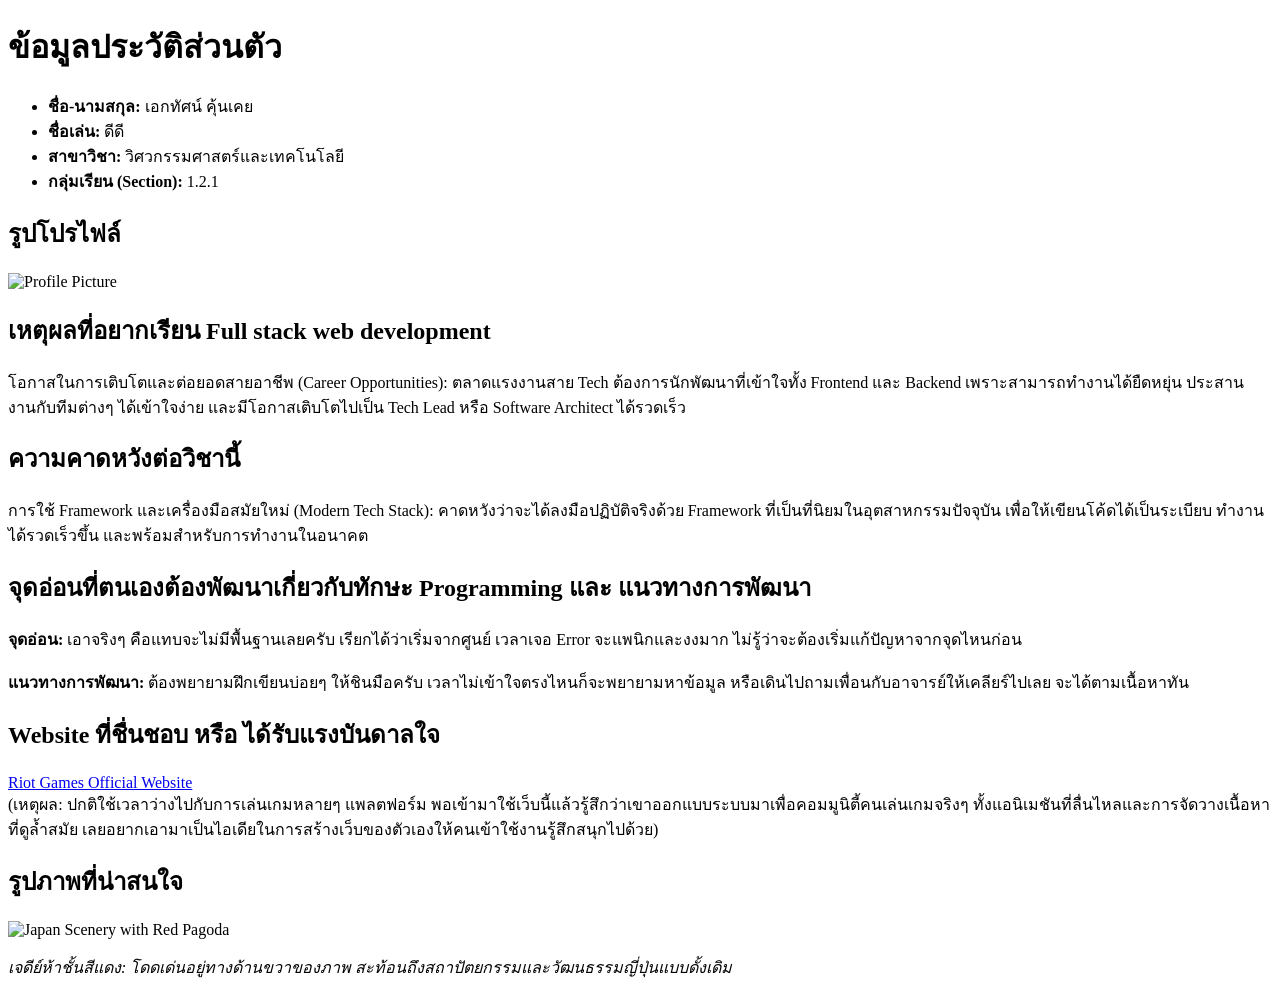
==== index.html @ e2925576 "Add files via upload" ====
<!DOCTYPE html>
<html lang="th">
<head>
    <meta charset="UTF-8">
    <meta name="viewport" content="width=device-width, initial-scale=1.0">
    <title>My Profile</title>
</head>
<body>

    <h1>ข้อมูลประวัติส่วนตัว</h1>
    <ul>
        <li><strong>ชื่อ-นามสกุล:</strong> เอกทัศน์ คุ้นเคย</li>
        <li><strong>ชื่อเล่น:</strong> ดีดี</li>
        <li><strong>สาขาวิชา:</strong> วิศวกรรมศาสตร์และเทคโนโลยี</li>
        <li><strong>กลุ่มเรียน (Section):</strong> 1.2.1</li>
    </ul>

    <h2>รูปโปรไฟล์</h2>
    <img src="https://i.pinimg.com/236x/1e/31/fb/1e31fb03efb4e0d96db50d9358ba01be.jpg" alt="Profile Picture" width="300">

    <h2>เหตุผลที่อยากเรียน Full stack web development</h2>
    <p>
        โอกาสในการเติบโตและต่อยอดสายอาชีพ (Career Opportunities): ตลาดแรงงานสาย Tech ต้องการนักพัฒนาที่เข้าใจทั้ง Frontend และ Backend เพราะสามารถทำงานได้ยืดหยุ่น ประสานงานกับทีมต่างๆ ได้เข้าใจง่าย และมีโอกาสเติบโตไปเป็น Tech Lead หรือ Software Architect ได้รวดเร็ว
    </p>

    <h2>ความคาดหวังต่อวิชานี้</h2>
    <p>
        การใช้ Framework และเครื่องมือสมัยใหม่ (Modern Tech Stack): คาดหวังว่าจะได้ลงมือปฏิบัติจริงด้วย Framework ที่เป็นที่นิยมในอุตสาหกรรมปัจจุบัน เพื่อให้เขียนโค้ดได้เป็นระเบียบ ทำงานได้รวดเร็วขึ้น และพร้อมสำหรับการทำงานในอนาคต
    </p>

    <h2>จุดอ่อนที่ตนเองต้องพัฒนาเกี่ยวกับทักษะ Programming และ แนวทางการพัฒนา</h2>
    <p>
        <strong>จุดอ่อน:</strong> เอาจริงๆ คือแทบจะไม่มีพื้นฐานเลยครับ เรียกได้ว่าเริ่มจากศูนย์ เวลาเจอ Error จะแพนิกและงงมาก ไม่รู้ว่าจะต้องเริ่มแก้ปัญหาจากจุดไหนก่อน
        <br><br>
        <strong>แนวทางการพัฒนา:</strong> ต้องพยายามฝึกเขียนบ่อยๆ ให้ชินมือครับ เวลาไม่เข้าใจตรงไหนก็จะพยายามหาข้อมูล หรือเดินไปถามเพื่อนกับอาจารย์ให้เคลียร์ไปเลย จะได้ตามเนื้อหาทัน
    </p>

    <h2>Website ที่ชื่นชอบ หรือ ได้รับแรงบันดาลใจ</h2>
    <p>
        <a href="https://www.riotgames.com/" target="_blank">Riot Games Official Website</a> 
        <br>
        (เหตุผล: ปกติใช้เวลาว่างไปกับการเล่นเกมหลายๆ แพลตฟอร์ม พอเข้ามาใช้เว็บนี้แล้วรู้สึกว่าเขาออกแบบระบบมาเพื่อคอมมูนิตี้คนเล่นเกมจริงๆ ทั้งแอนิเมชันที่ลื่นไหลและการจัดวางเนื้อหาที่ดูล้ำสมัย เลยอยากเอามาเป็นไอเดียในการสร้างเว็บของตัวเองให้คนเข้าใช้งานรู้สึกสนุกไปด้วย)
    </p>

    <h2>รูปภาพที่น่าสนใจ</h2>
    <img src="https://res.klook.com/image/upload/q_85/c_fill,w_750/v1676628452/blog/otddawrc8xqgih9uw7n0.jpg" alt="Japan Scenery with Red Pagoda" width="500">
    <p><em>เจดีย์ห้าชั้นสีแดง: โดดเด่นอยู่ทางด้านขวาของภาพ สะท้อนถึงสถาปัตยกรรมและวัฒนธรรมญี่ปุ่นแบบดั้งเดิม</em></p>

</body>
</html>
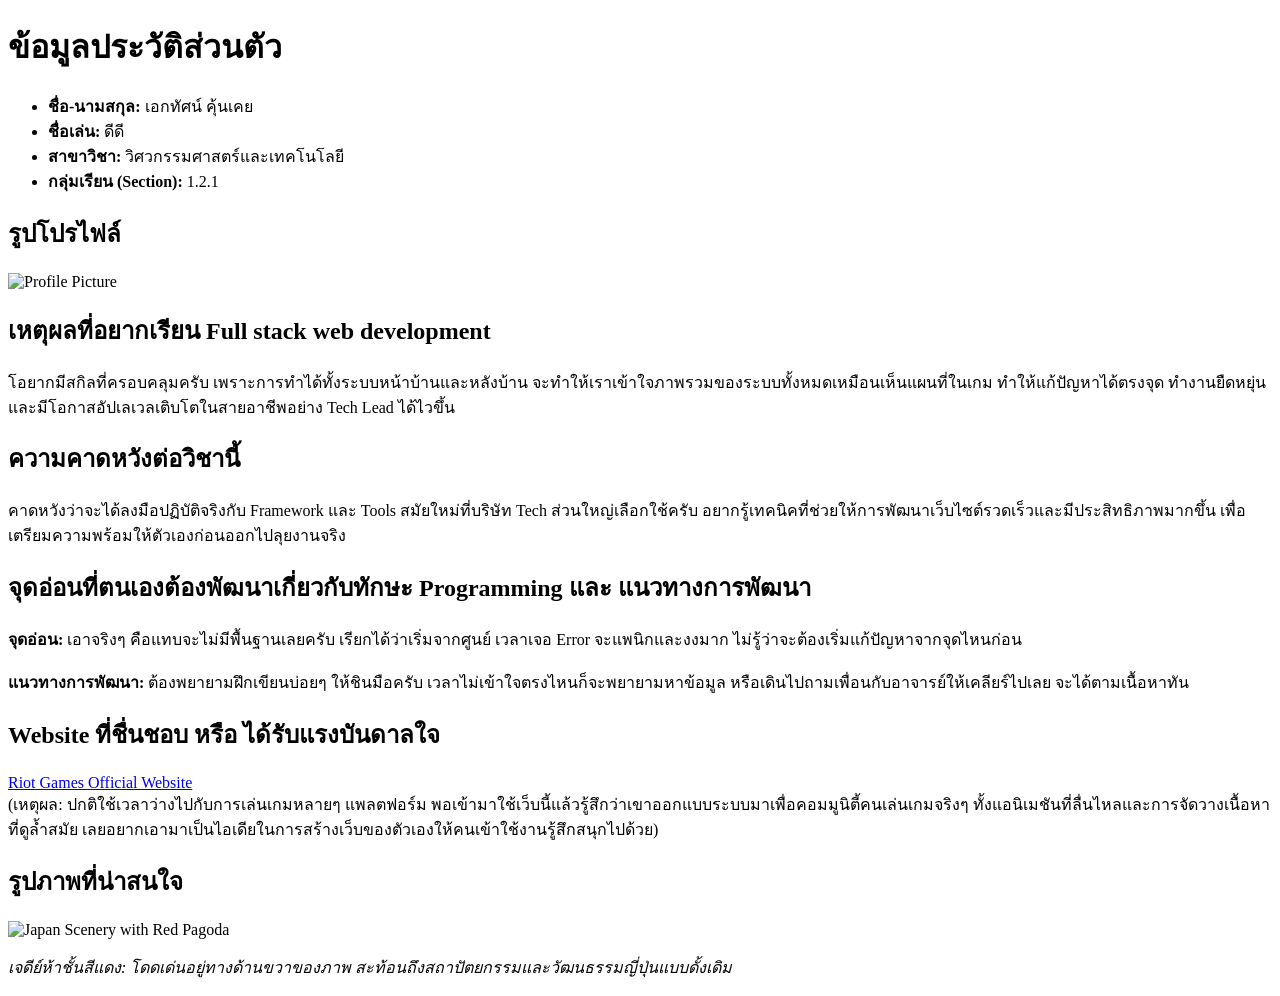
==== commit 4d8cd6ee: "Add files via upload" ====
--- a/index.html
+++ b/index.html
@@ -20,12 +20,11 @@
 
     <h2>เหตุผลที่อยากเรียน Full stack web development</h2>
     <p>
-        โอกาสในการเติบโตและต่อยอดสายอาชีพ (Career Opportunities): ตลาดแรงงานสาย Tech ต้องการนักพัฒนาที่เข้าใจทั้ง Frontend และ Backend เพราะสามารถทำงานได้ยืดหยุ่น ประสานงานกับทีมต่างๆ ได้เข้าใจง่าย และมีโอกาสเติบโตไปเป็น Tech Lead หรือ Software Architect ได้รวดเร็ว
-    </p>
+        โอยากมีสกิลที่ครอบคลุมครับ เพราะการทำได้ทั้งระบบหน้าบ้านและหลังบ้าน จะทำให้เราเข้าใจภาพรวมของระบบทั้งหมดเหมือนเห็นแผนที่ในเกม ทำให้แก้ปัญหาได้ตรงจุด ทำงานยืดหยุ่น และมีโอกาสอัปเลเวลเติบโตในสายอาชีพอย่าง Tech Lead ได้ไวขึ้น
 
     <h2>ความคาดหวังต่อวิชานี้</h2>
     <p>
-        การใช้ Framework และเครื่องมือสมัยใหม่ (Modern Tech Stack): คาดหวังว่าจะได้ลงมือปฏิบัติจริงด้วย Framework ที่เป็นที่นิยมในอุตสาหกรรมปัจจุบัน เพื่อให้เขียนโค้ดได้เป็นระเบียบ ทำงานได้รวดเร็วขึ้น และพร้อมสำหรับการทำงานในอนาคต
+        คาดหวังว่าจะได้ลงมือปฏิบัติจริงกับ Framework และ Tools สมัยใหม่ที่บริษัท Tech ส่วนใหญ่เลือกใช้ครับ อยากรู้เทคนิคที่ช่วยให้การพัฒนาเว็บไซต์รวดเร็วและมีประสิทธิภาพมากขึ้น เพื่อเตรียมความพร้อมให้ตัวเองก่อนออกไปลุยงานจริง
     </p>
 
     <h2>จุดอ่อนที่ตนเองต้องพัฒนาเกี่ยวกับทักษะ Programming และ แนวทางการพัฒนา</h2>
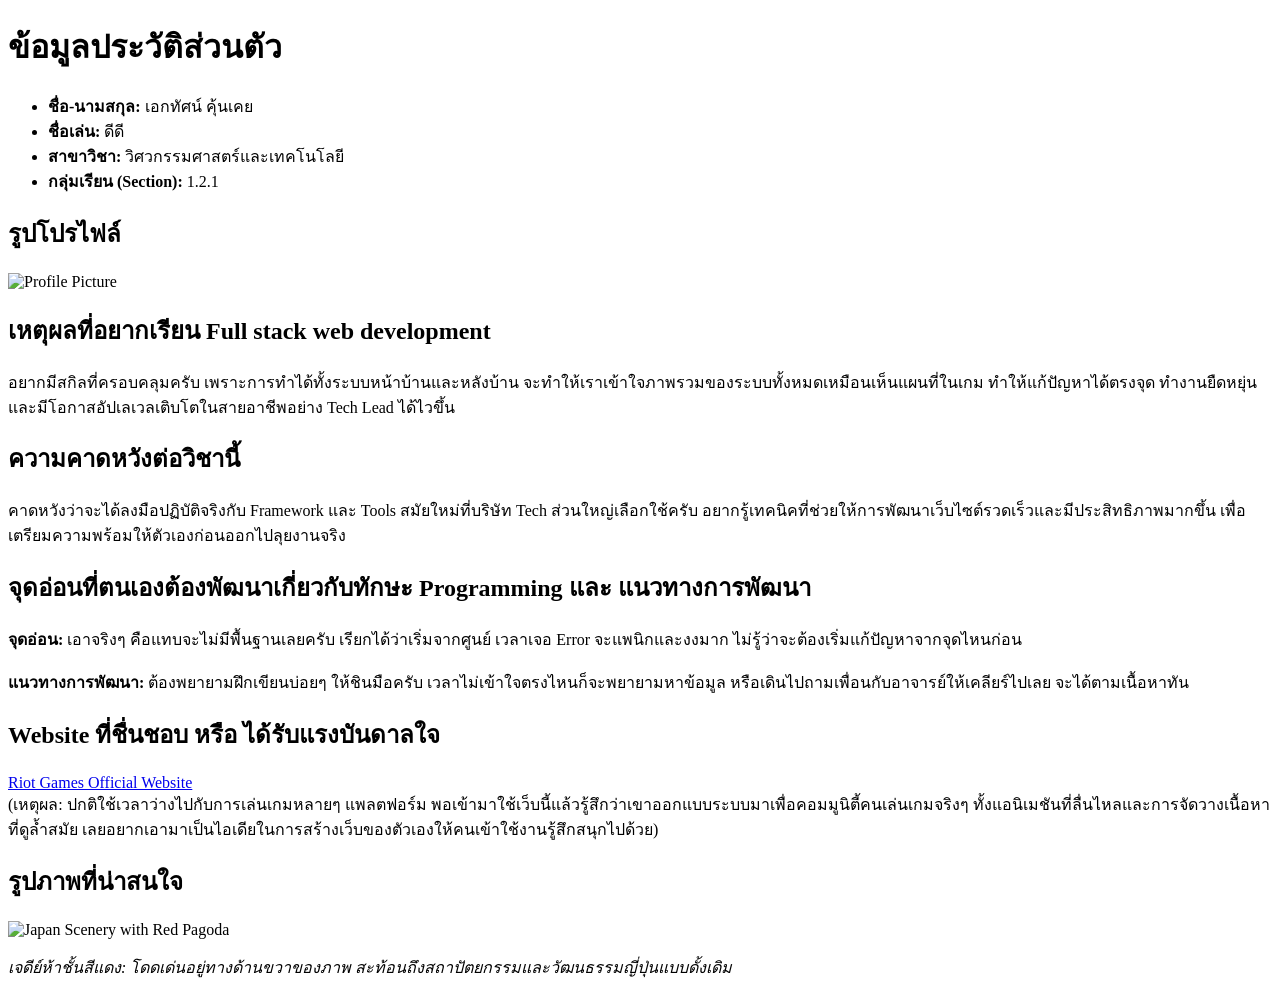
==== commit e2b4f0bf: "Add files via upload" ====
--- a/index.html
+++ b/index.html
@@ -20,7 +20,7 @@
 
     <h2>เหตุผลที่อยากเรียน Full stack web development</h2>
     <p>
-        โอยากมีสกิลที่ครอบคลุมครับ เพราะการทำได้ทั้งระบบหน้าบ้านและหลังบ้าน จะทำให้เราเข้าใจภาพรวมของระบบทั้งหมดเหมือนเห็นแผนที่ในเกม ทำให้แก้ปัญหาได้ตรงจุด ทำงานยืดหยุ่น และมีโอกาสอัปเลเวลเติบโตในสายอาชีพอย่าง Tech Lead ได้ไวขึ้น
+        อยากมีสกิลที่ครอบคลุมครับ เพราะการทำได้ทั้งระบบหน้าบ้านและหลังบ้าน จะทำให้เราเข้าใจภาพรวมของระบบทั้งหมดเหมือนเห็นแผนที่ในเกม ทำให้แก้ปัญหาได้ตรงจุด ทำงานยืดหยุ่น และมีโอกาสอัปเลเวลเติบโตในสายอาชีพอย่าง Tech Lead ได้ไวขึ้น
 
     <h2>ความคาดหวังต่อวิชานี้</h2>
     <p>
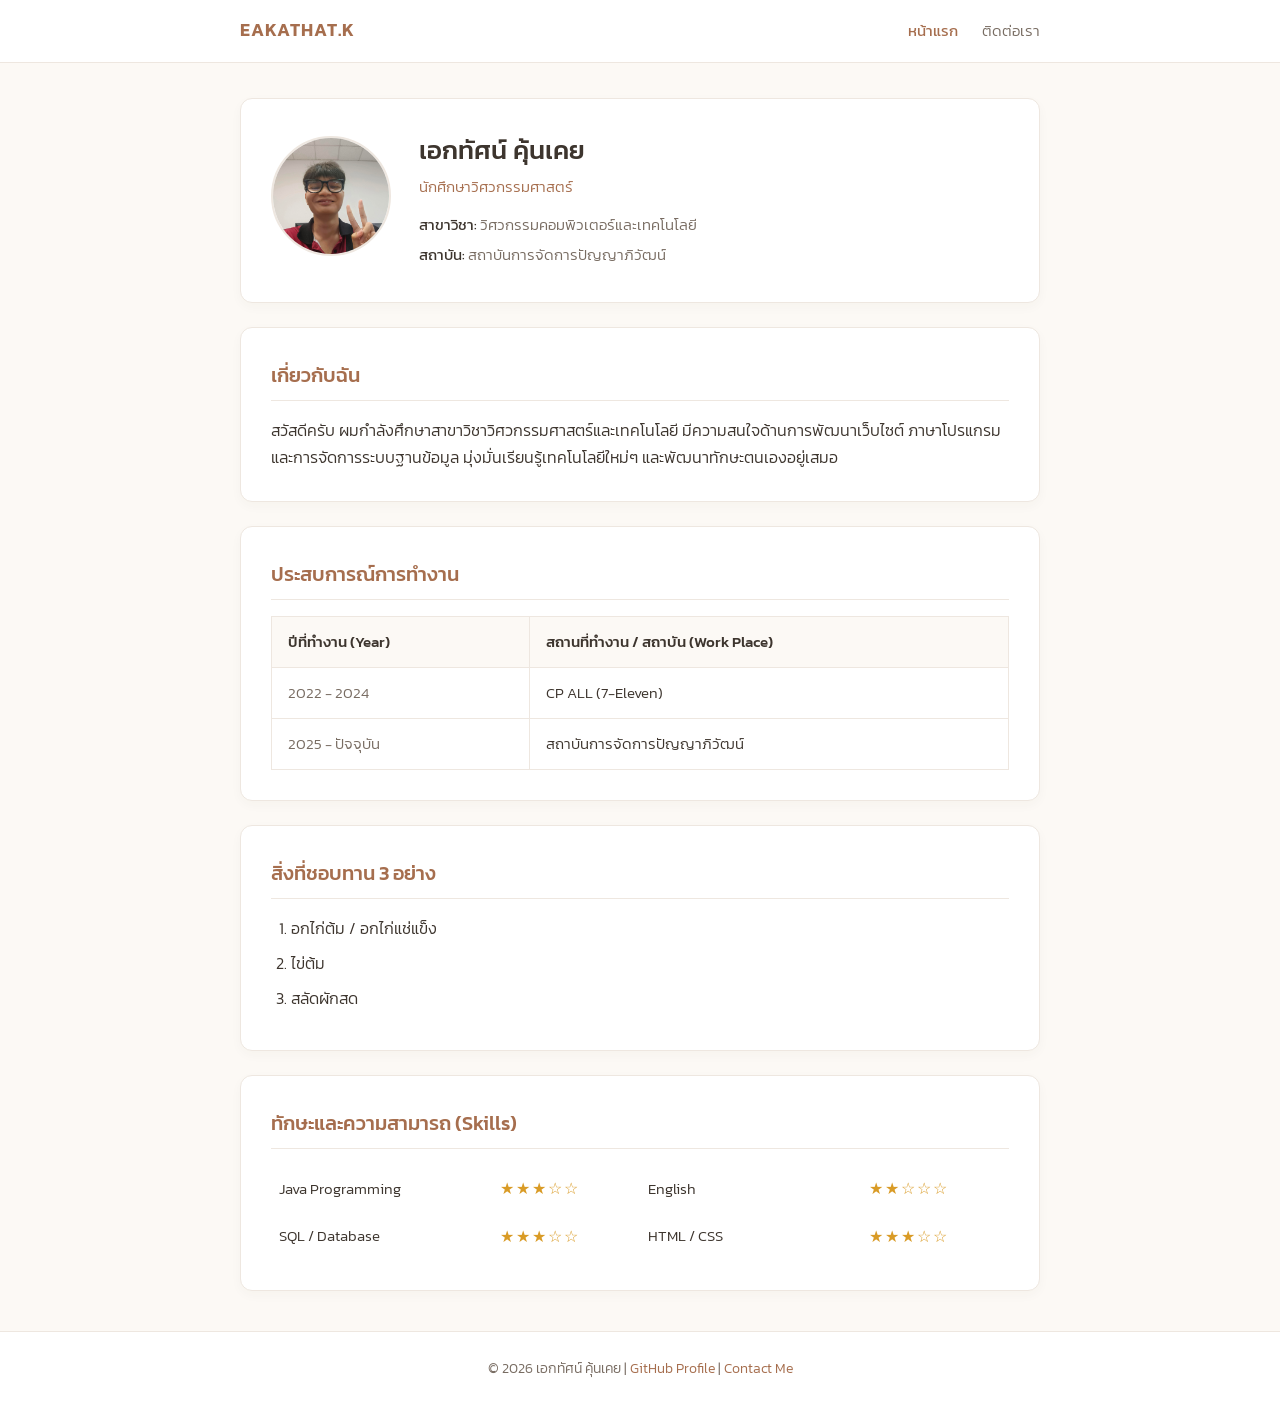
==== commit 344baa53: "Add files via upload" ====
--- a/index.html
+++ b/index.html
@@ -3,47 +3,109 @@
 <head>
     <meta charset="UTF-8">
     <meta name="viewport" content="width=device-width, initial-scale=1.0">
-    <title>My Profile</title>
+    <title>เอกทัศน์ คุ้นเคย - Profile</title>
+    <!-- Google Fonts: Kanit -->
+    <link rel="preconnect" href="https://fonts.googleapis.com">
+    <link rel="preconnect" href="https://fonts.gstatic.com" crossorigin>
+    <link href="https://fonts.googleapis.com/css2?family=Kanit:wght@300;400;500;600&display=swap" rel="stylesheet">
+    <link rel="stylesheet" href="styles.css">
 </head>
 <body>
 
-    <h1>ข้อมูลประวัติส่วนตัว</h1>
-    <ul>
-        <li><strong>ชื่อ-นามสกุล:</strong> เอกทัศน์ คุ้นเคย</li>
-        <li><strong>ชื่อเล่น:</strong> ดีดี</li>
-        <li><strong>สาขาวิชา:</strong> วิศวกรรมศาสตร์และเทคโนโลยี</li>
-        <li><strong>กลุ่มเรียน (Section):</strong> 1.2.1</li>
-    </ul>
+    <header class="navbar">
+        <div class="nav-container">
+            <span class="logo">EAKATHAT.K</span>
+            <nav>
+                <a href="index.html" class="nav-link active">หน้าแรก</a>
+                <a href="contact.html" class="nav-link">ติดต่อเรา</a>
+            </nav>
+        </div>
+    </header>
 
-    <h2>รูปโปรไฟล์</h2>
-    <img src="https://i.pinimg.com/236x/1e/31/fb/1e31fb03efb4e0d96db50d9358ba01be.jpg" alt="Profile Picture" width="300">
+    <main class="container">
+        <!-- Layout โปรไฟล์ด้วย Table (สไลด์หน้า 59) -->
+        <section class="card">
+            <table class="profile-layout-table">
+                <tr>
+                    <td class="profile-img-td">
+                        <img src="profile.jpg" alt="รูปโปรไฟล์" class="profile-img">
+                    </td>
+                    <td class="profile-info-td">
+                        <h1>เอกทัศน์ คุ้นเคย</h1>
+                        <p class="role-tag">นักศึกษาวิศวกรรมศาสตร์</p>
+                        <p class="bio-detail"><strong>สาขาวิชา:</strong> วิศวกรรมคอมพิวเตอร์และเทคโนโลยี</p>
+                        <p class="bio-detail"><strong>สถาบัน:</strong> สถาบันการจัดการปัญญาภิวัฒน์</p>
+                    </td>
+                </tr>
+            </table>
+        </section>
 
-    <h2>เหตุผลที่อยากเรียน Full stack web development</h2>
-    <p>
-        อยากมีสกิลที่ครอบคลุมครับ เพราะการทำได้ทั้งระบบหน้าบ้านและหลังบ้าน จะทำให้เราเข้าใจภาพรวมของระบบทั้งหมดเหมือนเห็นแผนที่ในเกม ทำให้แก้ปัญหาได้ตรงจุด ทำงานยืดหยุ่น และมีโอกาสอัปเลเวลเติบโตในสายอาชีพอย่าง Tech Lead ได้ไวขึ้น
+        <!-- About Me -->
+        <section class="card">
+            <h2 class="section-title">เกี่ยวกับฉัน</h2>
+            <p class="text-content">
+                สวัสดีครับ ผมกำลังศึกษาสาขาวิชาวิศวกรรมศาสตร์และเทคโนโลยี มีความสนใจด้านการพัฒนาเว็บไซต์ ภาษาโปรแกรม และการจัดการระบบฐานข้อมูล มุ่งมั่นเรียนรู้เทคโนโลยีใหม่ๆ และพัฒนาทักษะตนเองอยู่เสมอ
+            </p>
+        </section>
 
-    <h2>ความคาดหวังต่อวิชานี้</h2>
-    <p>
-        คาดหวังว่าจะได้ลงมือปฏิบัติจริงกับ Framework และ Tools สมัยใหม่ที่บริษัท Tech ส่วนใหญ่เลือกใช้ครับ อยากรู้เทคนิคที่ช่วยให้การพัฒนาเว็บไซต์รวดเร็วและมีประสิทธิภาพมากขึ้น เพื่อเตรียมความพร้อมให้ตัวเองก่อนออกไปลุยงานจริง
-    </p>
+        <!-- Experience (ตารางประสบการณ์ตามสไลด์) -->
+        <section class="card">
+            <h2 class="section-title">ประสบการณ์การทำงาน</h2>
+            <table class="custom-table">
+                <thead>
+                    <tr>
+                        <th style="width: 35%;">ปีที่ทำงาน (Year)</th>
+                        <th>สถานที่ทำงาน / สถาบัน (Work Place)</th>
+                    </tr>
+                </thead>
+                <tbody>
+                    <tr>
+                        <td class="year-col">2022 - 2024</td>
+                        <td>CP ALL (7-Eleven)</td>
+                    </tr>
+                    <tr>
+                        <td class="year-col">2025 - ปัจจุบัน</td>
+                        <td>สถาบันการจัดการปัญญาภิวัฒน์</td>
+                    </tr>
+                </tbody>
+            </table>
+        </section>
 
-    <h2>จุดอ่อนที่ตนเองต้องพัฒนาเกี่ยวกับทักษะ Programming และ แนวทางการพัฒนา</h2>
-    <p>
-        <strong>จุดอ่อน:</strong> เอาจริงๆ คือแทบจะไม่มีพื้นฐานเลยครับ เรียกได้ว่าเริ่มจากศูนย์ เวลาเจอ Error จะแพนิกและงงมาก ไม่รู้ว่าจะต้องเริ่มแก้ปัญหาจากจุดไหนก่อน
-        <br><br>
-        <strong>แนวทางการพัฒนา:</strong> ต้องพยายามฝึกเขียนบ่อยๆ ให้ชินมือครับ เวลาไม่เข้าใจตรงไหนก็จะพยายามหาข้อมูล หรือเดินไปถามเพื่อนกับอาจารย์ให้เคลียร์ไปเลย จะได้ตามเนื้อหาทัน
-    </p>
+        <!-- Favorite Foods (ol / ul) -->
+        <section class="card">
+            <h2 class="section-title">สิ่งที่ชอบทาน 3 อย่าง</h2>
+            <ol class="fav-food-list">
+                <li>อกไก่ต้ม / อกไก่แช่แข็ง</li>
+                <li>ไข่ต้ม</li>
+                <li>สลัดผักสด</li>
+            </ol>
+        </section>
 
-    <h2>Website ที่ชื่นชอบ หรือ ได้รับแรงบันดาลใจ</h2>
-    <p>
-        <a href="https://www.riotgames.com/" target="_blank">Riot Games Official Website</a> 
-        <br>
-        (เหตุผล: ปกติใช้เวลาว่างไปกับการเล่นเกมหลายๆ แพลตฟอร์ม พอเข้ามาใช้เว็บนี้แล้วรู้สึกว่าเขาออกแบบระบบมาเพื่อคอมมูนิตี้คนเล่นเกมจริงๆ ทั้งแอนิเมชันที่ลื่นไหลและการจัดวางเนื้อหาที่ดูล้ำสมัย เลยอยากเอามาเป็นไอเดียในการสร้างเว็บของตัวเองให้คนเข้าใช้งานรู้สึกสนุกไปด้วย)
-    </p>
+        <!-- Skills & Power Level (Table 4 Column ตามสไลด์หน้า 60) -->
+        <section class="card">
+            <h2 class="section-title">ทักษะและความสามารถ (Skills)</h2>
+            <table class="skills-grid-table">
+                <tbody>
+                    <tr>
+                        <td class="skill-name">Java Programming</td>
+                        <td class="stars">★★★☆☆</td>
+                        <td class="skill-name">English</td>
+                        <td class="stars">★★☆☆☆</td>
+                    </tr>
+                    <tr>
+                        <td class="skill-name">SQL / Database</td>
+                        <td class="stars">★★★☆☆</td>
+                        <td class="skill-name">HTML / CSS</td>
+                        <td class="stars">★★★☆☆</td>
+                    </tr>
+                </tbody>
+            </table>
+        </section>
+    </main>
 
-    <h2>รูปภาพที่น่าสนใจ</h2>
-    <img src="https://res.klook.com/image/upload/q_85/c_fill,w_750/v1676628452/blog/otddawrc8xqgih9uw7n0.jpg" alt="Japan Scenery with Red Pagoda" width="500">
-    <p><em>เจดีย์ห้าชั้นสีแดง: โดดเด่นอยู่ทางด้านขวาของภาพ สะท้อนถึงสถาปัตยกรรมและวัฒนธรรมญี่ปุ่นแบบดั้งเดิม</em></p>
+    <footer class="footer">
+        <p>© 2026 เอกทัศน์ คุ้นเคย | <a href="https://github.com/YOUR_USERNAME" target="_blank">GitHub Profile</a> | <a href="contact.html">Contact Me</a></p>
+    </footer>
 
 </body>
 </html>
--- a/styles.css
+++ b/styles.css
@@ -0,0 +1,268 @@
+:root {
+    --bg-main: #fcf9f5;          /* สีครีมอุ่น นุ่มสายตา */
+    --card-bg: #ffffff;          /* สีขาวสะอาด */
+    --text-primary: #3d352e;     /* สีเทาน้ำตาลเข้ม */
+    --text-muted: #786c62;       /* สีน้ำตาลเทาอ่อน */
+    --accent-warm: #a66e4e;      /* สีอิฐอบอุ่น */
+    --accent-hover: #8b573a;     /* สีตอนชี้ปุ่ม */
+    --border-color: #eee7e0;     /* สีเส้นขอบนุ่มๆ */
+    --star-color: #d99b26;       /* สีดาวทองอบอุ่น */
+}
+
+* {
+    box-sizing: border-box;
+    margin: 0;
+    padding: 0;
+}
+
+body {
+    font-family: 'Kanit', sans-serif;
+    background-color: var(--bg-main);
+    color: var(--text-primary);
+    line-height: 1.7;
+    font-weight: 300;
+}
+
+.container {
+    width: 90%;
+    max-width: 800px;
+    margin: 35px auto;
+}
+
+/* Navbar */
+.navbar {
+    background-color: var(--card-bg);
+    border-bottom: 1px solid var(--border-color);
+    padding: 16px 0;
+}
+
+.nav-container {
+    width: 90%;
+    max-width: 800px;
+    margin: 0 auto;
+    display: flex;
+    justify-content: space-between;
+    align-items: center;
+}
+
+.logo {
+    font-weight: 600;
+    letter-spacing: 1px;
+    color: var(--accent-warm);
+    font-size: 1.1rem;
+}
+
+.nav-link {
+    color: var(--text-muted);
+    text-decoration: none;
+    margin-left: 20px;
+    font-size: 0.95rem;
+    transition: color 0.2s ease;
+}
+
+.nav-link:hover, .nav-link.active {
+    color: var(--accent-warm);
+    font-weight: 400;
+}
+
+/* Card Section */
+.card {
+    background: var(--card-bg);
+    padding: 30px;
+    border-radius: 12px;
+    margin-bottom: 24px;
+    border: 1px solid var(--border-color);
+    box-shadow: 0 4px 12px rgba(61, 53, 46, 0.03);
+}
+
+.section-title {
+    font-size: 1.25rem;
+    color: var(--accent-warm);
+    font-weight: 500;
+    margin-bottom: 16px;
+    padding-bottom: 8px;
+    border-bottom: 1px solid var(--border-color);
+}
+
+.text-content {
+    color: var(--text-primary);
+    font-size: 1rem;
+}
+
+/* Profile Section (Table Layout Challenge) */
+.profile-layout-table {
+    width: 100%;
+    border-collapse: collapse;
+}
+
+/* คำตอบส่วน Challenge: ใช้ padding-right เว้นระยะห่างรูปโปรไฟล์กับข้อความ */
+.profile-img-td {
+    width: 130px;
+    vertical-align: middle;
+    padding-right: 28px;
+}
+
+.profile-img {
+    width: 120px;
+    height: 120px;
+    border-radius: 50%;
+    object-fit: cover;
+    border: 2px solid var(--border-color);
+}
+
+.profile-info-td h1 {
+    font-size: 1.6rem;
+    font-weight: 500;
+    color: var(--text-primary);
+    margin-bottom: 2px;
+}
+
+.role-tag {
+    color: var(--accent-warm);
+    font-size: 0.95rem;
+    margin-bottom: 12px;
+}
+
+.bio-detail {
+    font-size: 0.95rem;
+    color: var(--text-muted);
+    margin-bottom: 4px;
+}
+
+.bio-detail strong {
+    color: var(--text-primary);
+    font-weight: 400;
+}
+
+/* Experience Table */
+.custom-table {
+    width: 100%;
+    border-collapse: collapse;
+    margin-top: 10px;
+}
+
+.custom-table th, .custom-table td {
+    border: 1px solid var(--border-color);
+    padding: 12px 16px;
+    text-align: left;
+    font-size: 0.95rem;
+}
+
+.custom-table th {
+    background-color: var(--bg-main);
+    color: var(--text-primary);
+    font-weight: 500;
+}
+
+.year-col {
+    color: var(--text-muted);
+}
+
+/* Favorite Foods List */
+.fav-food-list {
+    padding-left: 20px;
+    color: var(--text-primary);
+}
+
+.fav-food-list li {
+    margin-bottom: 8px;
+}
+
+/* Skills Table 4 Columns */
+.skills-grid-table {
+    width: 100%;
+    border-collapse: collapse;
+}
+
+.skills-grid-table td {
+    padding: 10px 8px;
+    border: none;
+    vertical-align: middle;
+}
+
+.skills-grid-table .skill-name {
+    font-size: 0.95rem;
+    color: var(--text-primary);
+    width: 30%;
+}
+
+.skills-grid-table .stars {
+    color: var(--star-color);
+    font-size: 1rem;
+    letter-spacing: 2px;
+    width: 20%;
+}
+
+/* Form Styles */
+.form-subtext {
+    font-size: 0.95rem;
+    color: var(--text-muted);
+    margin-bottom: 20px;
+}
+
+.form-group {
+    margin-bottom: 18px;
+}
+
+.form-group label {
+    display: block;
+    margin-bottom: 6px;
+    font-size: 0.95rem;
+    color: var(--text-primary);
+}
+
+.form-group input, 
+.form-group textarea {
+    width: 100%;
+    padding: 12px 14px;
+    border: 1px solid var(--border-color);
+    background-color: var(--bg-main);
+    color: var(--text-primary);
+    border-radius: 8px;
+    font-family: 'Kanit', sans-serif;
+    font-size: 0.95rem;
+    outline: none;
+    transition: border-color 0.2s ease;
+}
+
+.form-group input:focus, 
+.form-group textarea:focus {
+    border-color: var(--accent-warm);
+    background-color: #ffffff;
+}
+
+.submit-btn {
+    background-color: var(--accent-warm);
+    color: #ffffff;
+    border: none;
+    padding: 10px 24px;
+    border-radius: 8px;
+    cursor: pointer;
+    font-family: 'Kanit', sans-serif;
+    font-size: 0.95rem;
+    transition: background 0.2s ease;
+}
+
+.submit-btn:hover {
+    background-color: var(--accent-hover);
+}
+
+/* Footer */
+.footer {
+    text-align: center;
+    padding: 24px;
+    color: var(--text-muted);
+    font-size: 0.9rem;
+    border-top: 1px solid var(--border-color);
+    background-color: var(--card-bg);
+    margin-top: 40px;
+}
+
+.footer a {
+    color: var(--accent-warm);
+    text-decoration: none;
+}
+
+.footer a:hover {
+    text-decoration: underline;
+}
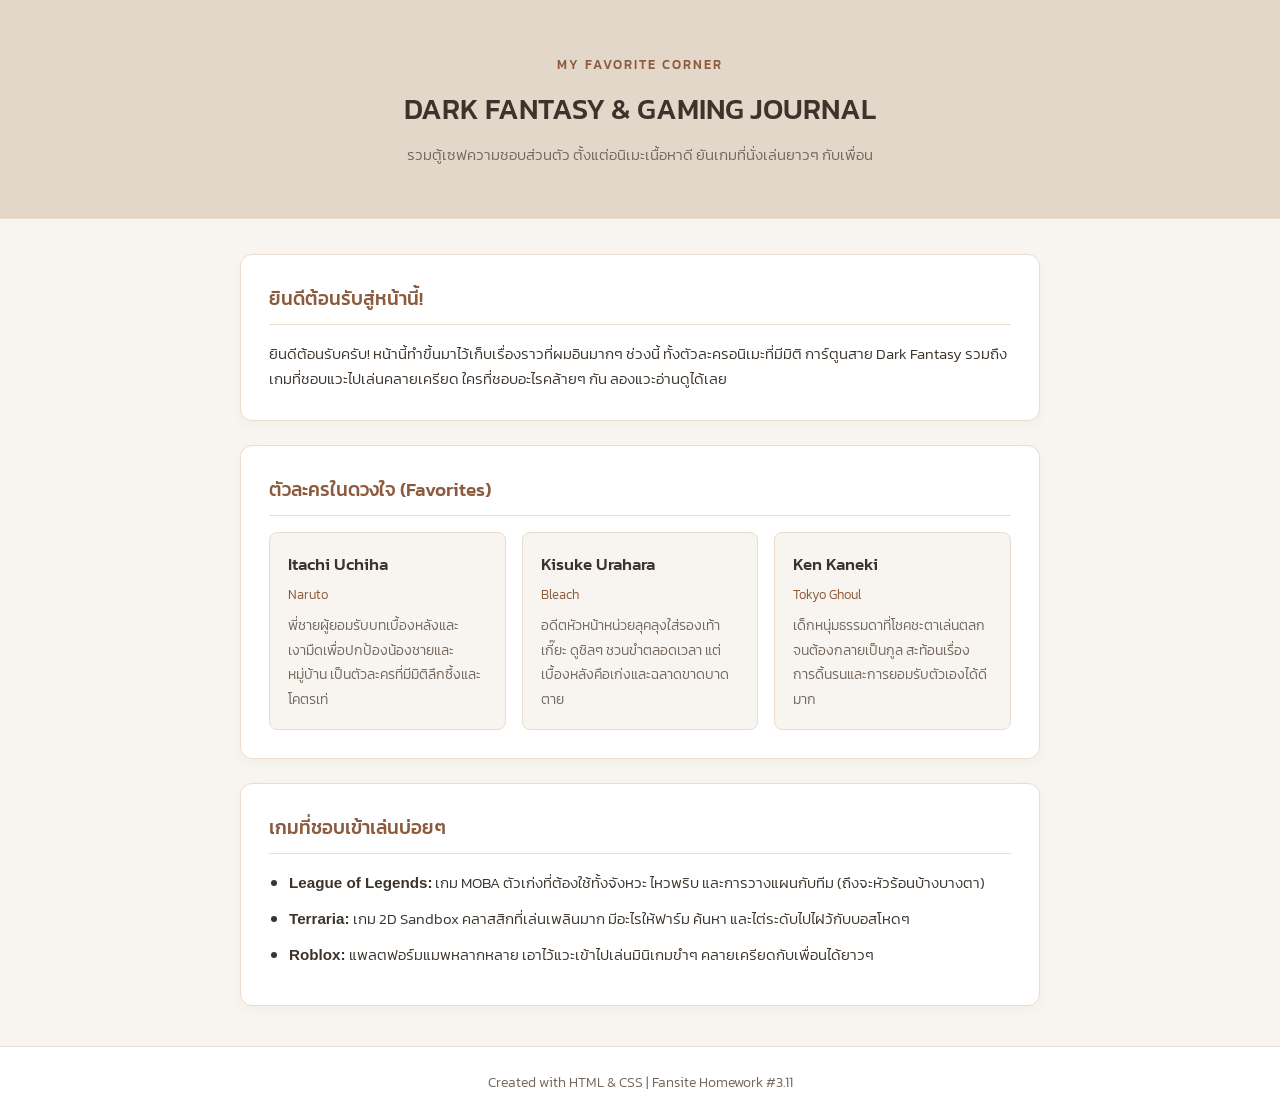
==== commit 046c185a: "Add files via upload" ====
--- a/index.html
+++ b/index.html
@@ -3,7 +3,7 @@
 <head>
     <meta charset="UTF-8">
     <meta name="viewport" content="width=device-width, initial-scale=1.0">
-    <title>เอกทัศน์ คุ้นเคย - Profile</title>
+    <title>Fansite - Dark Fantasy & Gaming Journal</title>
     <!-- Google Fonts: Kanit -->
     <link rel="preconnect" href="https://fonts.googleapis.com">
     <link rel="preconnect" href="https://fonts.gstatic.com" crossorigin>
@@ -12,99 +12,55 @@
 </head>
 <body>
 
-    <header class="navbar">
-        <div class="nav-container">
-            <span class="logo">EAKATHAT.K</span>
-            <nav>
-                <a href="index.html" class="nav-link active">หน้าแรก</a>
-                <a href="contact.html" class="nav-link">ติดต่อเรา</a>
-            </nav>
+    <header class="header-hero">
+        <div class="hero-inner">
+            <span class="site-tag">MY FAVORITE CORNER</span>
+            <h1>DARK FANTASY & GAMING JOURNAL</h1>
+            <p>รวมตู้เซฟความชอบส่วนตัว ตั้งแต่อนิเมะเนื้อหาดี ยันเกมที่นั่งเล่นยาวๆ กับเพื่อน</p>
         </div>
     </header>
 
     <main class="container">
-        <!-- Layout โปรไฟล์ด้วย Table (สไลด์หน้า 59) -->
         <section class="card">
-            <table class="profile-layout-table">
-                <tr>
-                    <td class="profile-img-td">
-                        <img src="profile.jpg" alt="รูปโปรไฟล์" class="profile-img">
-                    </td>
-                    <td class="profile-info-td">
-                        <h1>เอกทัศน์ คุ้นเคย</h1>
-                        <p class="role-tag">นักศึกษาวิศวกรรมศาสตร์</p>
-                        <p class="bio-detail"><strong>สาขาวิชา:</strong> วิศวกรรมคอมพิวเตอร์และเทคโนโลยี</p>
-                        <p class="bio-detail"><strong>สถาบัน:</strong> สถาบันการจัดการปัญญาภิวัฒน์</p>
-                    </td>
-                </tr>
-            </table>
-        </section>
-
-        <!-- About Me -->
-        <section class="card">
-            <h2 class="section-title">เกี่ยวกับฉัน</h2>
+            <h2 class="section-title">ยินดีต้อนรับสู่หน้านี้!</h2>
             <p class="text-content">
-                สวัสดีครับ ผมกำลังศึกษาสาขาวิชาวิศวกรรมศาสตร์และเทคโนโลยี มีความสนใจด้านการพัฒนาเว็บไซต์ ภาษาโปรแกรม และการจัดการระบบฐานข้อมูล มุ่งมั่นเรียนรู้เทคโนโลยีใหม่ๆ และพัฒนาทักษะตนเองอยู่เสมอ
+                ยินดีต้อนรับครับ! หน้านี้ทำขึ้นมาไว้เก็บเรื่องราวที่ผมอินมากๆ ช่วงนี้ ทั้งตัวละครอนิเมะที่มีมิติ การ์ตูนสาย Dark Fantasy รวมถึงเกมที่ชอบแวะไปเล่นคลายเครียด ใครที่ชอบอะไรคล้ายๆ กัน ลองแวะอ่านดูได้เลย
             </p>
         </section>
 
-        <!-- Experience (ตารางประสบการณ์ตามสไลด์) -->
         <section class="card">
-            <h2 class="section-title">ประสบการณ์การทำงาน</h2>
-            <table class="custom-table">
-                <thead>
-                    <tr>
-                        <th style="width: 35%;">ปีที่ทำงาน (Year)</th>
-                        <th>สถานที่ทำงาน / สถาบัน (Work Place)</th>
-                    </tr>
-                </thead>
-                <tbody>
-                    <tr>
-                        <td class="year-col">2022 - 2024</td>
-                        <td>CP ALL (7-Eleven)</td>
-                    </tr>
-                    <tr>
-                        <td class="year-col">2025 - ปัจจุบัน</td>
-                        <td>สถาบันการจัดการปัญญาภิวัฒน์</td>
-                    </tr>
-                </tbody>
-            </table>
+            <h2 class="section-title">ตัวละครในดวงใจ (Favorites)</h2>
+            <div class="char-grid">
+                <div class="char-box">
+                    <h3>Itachi Uchiha</h3>
+                    <span class="series-tag">Naruto</span>
+                    <p>พี่ชายผู้ยอมรับบทเบื้องหลังและเงามืดเพื่อปกป้องน้องชายและหมู่บ้าน เป็นตัวละครที่มีมิติลึกซึ้งและโคตรเท่</p>
+                </div>
+                <div class="char-box">
+                    <h3>Kisuke Urahara</h3>
+                    <span class="series-tag">Bleach</span>
+                    <p>อดีตหัวหน้าหน่วยลุคลุงใส่รองเท้าเกี๊ยะ ดูชิลๆ ชวนขำตลอดเวลา แต่เบื้องหลังคือเก่งและฉลาดขาดบาดตาย</p>
+                </div>
+                <div class="char-box">
+                    <h3>Ken Kaneki</h3>
+                    <span class="series-tag">Tokyo Ghoul</span>
+                    <p>เด็กหนุ่มธรรมดาที่โชคชะตาเล่นตลกจนต้องกลายเป็นกูล สะท้อนเรื่องการดิ้นรนและการยอมรับตัวเองได้ดีมาก</p>
+                </div>
+            </div>
         </section>
 
-        <!-- Favorite Foods (ol / ul) -->
         <section class="card">
-            <h2 class="section-title">สิ่งที่ชอบทาน 3 อย่าง</h2>
-            <ol class="fav-food-list">
-                <li>อกไก่ต้ม / อกไก่แช่แข็ง</li>
-                <li>ไข่ต้ม</li>
-                <li>สลัดผักสด</li>
-            </ol>
-        </section>
-
-        <!-- Skills & Power Level (Table 4 Column ตามสไลด์หน้า 60) -->
-        <section class="card">
-            <h2 class="section-title">ทักษะและความสามารถ (Skills)</h2>
-            <table class="skills-grid-table">
-                <tbody>
-                    <tr>
-                        <td class="skill-name">Java Programming</td>
-                        <td class="stars">★★★☆☆</td>
-                        <td class="skill-name">English</td>
-                        <td class="stars">★★☆☆☆</td>
-                    </tr>
-                    <tr>
-                        <td class="skill-name">SQL / Database</td>
-                        <td class="stars">★★★☆☆</td>
-                        <td class="skill-name">HTML / CSS</td>
-                        <td class="stars">★★★☆☆</td>
-                    </tr>
-                </tbody>
-            </table>
+            <h2 class="section-title">เกมที่ชอบเข้าเล่นบ่อยๆ</h2>
+            <ul class="game-list">
+                <li><strong>League of Legends:</strong> เกม MOBA ตัวเก่งที่ต้องใช้ทั้งจังหวะ ไหวพริบ และการวางแผนกับทีม (ถึงจะหัวร้อนบ้างบางตา)</li>
+                <li><strong>Terraria:</strong> เกม 2D Sandbox คลาสสิกที่เล่นเพลินมาก มีอะไรให้ฟาร์ม ค้นหา และไต่ระดับไปไฝว้กับบอสโหดๆ</li>
+                <li><strong>Roblox:</strong> แพลตฟอร์มแมพหลากหลาย เอาไว้แวะเข้าไปเล่นมินิเกมขำๆ คลายเครียดกับเพื่อนได้ยาวๆ</li>
+            </ul>
         </section>
     </main>
 
     <footer class="footer">
-        <p>© 2026 เอกทัศน์ คุ้นเคย | <a href="https://github.com/YOUR_USERNAME" target="_blank">GitHub Profile</a> | <a href="contact.html">Contact Me</a></p>
+        <p>Created with HTML & CSS | Fansite Homework #3.11</p>
     </footer>
 
 </body>
--- a/styles.css
+++ b/styles.css
@@ -1,12 +1,10 @@
 :root {
-    --bg-main: #fcf9f5;          /* สีครีมอุ่น นุ่มสายตา */
+    --bg-main: #f8f5f0;          /* สีครีมอุ่น นุ่มสายตา */
     --card-bg: #ffffff;          /* สีขาวสะอาด */
-    --text-primary: #3d352e;     /* สีเทาน้ำตาลเข้ม */
-    --text-muted: #786c62;       /* สีน้ำตาลเทาอ่อน */
-    --accent-warm: #a66e4e;      /* สีอิฐอบอุ่น */
-    --accent-hover: #8b573a;     /* สีตอนชี้ปุ่ม */
-    --border-color: #eee7e0;     /* สีเส้นขอบนุ่มๆ */
-    --star-color: #d99b26;       /* สีดาวทองอบอุ่น */
+    --text-primary: #3b332c;     /* สีเทาน้ำตาลเข้ม */
+    --text-muted: #73675c;       /* สีน้ำตาลเทาอ่อน */
+    --accent-color: #8c5a3c;     /* สีน้ำตาลไม้อบอุ่น */
+    --border-color: #ebdcd0;     /* เส้นขอบนุ่มๆ */
 }
 
 * {
@@ -23,52 +21,46 @@
     font-weight: 300;
 }
 
+.header-hero {
+    background-color: #e3d7c9;
+    padding: 50px 20px;
+    text-align: center;
+    border-bottom: 1px solid var(--border-color);
+}
+
+.hero-inner {
+    max-width: 700px;
+    margin: 0 auto;
+}
+
+.site-tag {
+    font-size: 0.8rem;
+    letter-spacing: 2px;
+    color: var(--accent-color);
+    font-weight: 500;
+}
+
+.header-hero h1 {
+    font-size: 1.8rem;
+    color: var(--text-primary);
+    font-weight: 500;
+    margin: 8px 0;
+}
+
+.header-hero p {
+    color: var(--text-muted);
+    font-size: 0.95rem;
+}
+
 .container {
     width: 90%;
     max-width: 800px;
     margin: 35px auto;
 }
 
-/* Navbar */
-.navbar {
-    background-color: var(--card-bg);
-    border-bottom: 1px solid var(--border-color);
-    padding: 16px 0;
-}
-
-.nav-container {
-    width: 90%;
-    max-width: 800px;
-    margin: 0 auto;
-    display: flex;
-    justify-content: space-between;
-    align-items: center;
-}
-
-.logo {
-    font-weight: 600;
-    letter-spacing: 1px;
-    color: var(--accent-warm);
-    font-size: 1.1rem;
-}
-
-.nav-link {
-    color: var(--text-muted);
-    text-decoration: none;
-    margin-left: 20px;
-    font-size: 0.95rem;
-    transition: color 0.2s ease;
-}
-
-.nav-link:hover, .nav-link.active {
-    color: var(--accent-warm);
-    font-weight: 400;
-}
-
-/* Card Section */
 .card {
     background: var(--card-bg);
-    padding: 30px;
+    padding: 28px;
     border-radius: 12px;
     margin-bottom: 24px;
     border: 1px solid var(--border-color);
@@ -76,8 +68,8 @@
 }
 
 .section-title {
-    font-size: 1.25rem;
-    color: var(--accent-warm);
+    font-size: 1.2rem;
+    color: var(--accent-color);
     font-weight: 500;
     margin-bottom: 16px;
     padding-bottom: 8px;
@@ -85,166 +77,50 @@
 }
 
 .text-content {
-    color: var(--text-primary);
-    font-size: 1rem;
+    font-size: 0.95rem;
 }
 
-/* Profile Section (Table Layout Challenge) */
-.profile-layout-table {
-    width: 100%;
-    border-collapse: collapse;
-}
-
-/* คำตอบส่วน Challenge: ใช้ padding-right เว้นระยะห่างรูปโปรไฟล์กับข้อความ */
-.profile-img-td {
-    width: 130px;
-    vertical-align: middle;
-    padding-right: 28px;
-}
-
-.profile-img {
-    width: 120px;
-    height: 120px;
-    border-radius: 50%;
-    object-fit: cover;
-    border: 2px solid var(--border-color);
-}
-
-.profile-info-td h1 {
-    font-size: 1.6rem;
-    font-weight: 500;
-    color: var(--text-primary);
-    margin-bottom: 2px;
-}
-
-.role-tag {
-    color: var(--accent-warm);
-    font-size: 0.95rem;
-    margin-bottom: 12px;
-}
-
-.bio-detail {
-    font-size: 0.95rem;
-    color: var(--text-muted);
-    margin-bottom: 4px;
-}
-
-.bio-detail strong {
-    color: var(--text-primary);
-    font-weight: 400;
-}
-
-/* Experience Table */
-.custom-table {
-    width: 100%;
-    border-collapse: collapse;
+/* Character Grid */
+.char-grid {
+    display: grid;
+    grid-template-columns: repeat(auto-fit, minmax(210px, 1fr));
+    gap: 16px;
     margin-top: 10px;
 }
 
-.custom-table th, .custom-table td {
+.char-box {
+    background-color: var(--bg-main);
+    padding: 18px;
+    border-radius: 8px;
     border: 1px solid var(--border-color);
-    padding: 12px 16px;
-    text-align: left;
-    font-size: 0.95rem;
 }
 
-.custom-table th {
-    background-color: var(--bg-main);
+.char-box h3 {
+    font-size: 1.05rem;
     color: var(--text-primary);
     font-weight: 500;
 }
 
-.year-col {
+.series-tag {
+    display: inline-block;
+    font-size: 0.8rem;
+    color: var(--accent-color);
+    margin-bottom: 8px;
+}
+
+.char-box p {
+    font-size: 0.9rem;
     color: var(--text-muted);
 }
 
-/* Favorite Foods List */
-.fav-food-list {
+/* Game List */
+.game-list {
     padding-left: 20px;
-    color: var(--text-primary);
+    font-size: 0.95rem;
 }
 
-.fav-food-list li {
-    margin-bottom: 8px;
-}
-
-/* Skills Table 4 Columns */
-.skills-grid-table {
-    width: 100%;
-    border-collapse: collapse;
-}
-
-.skills-grid-table td {
-    padding: 10px 8px;
-    border: none;
-    vertical-align: middle;
-}
-
-.skills-grid-table .skill-name {
-    font-size: 0.95rem;
-    color: var(--text-primary);
-    width: 30%;
-}
-
-.skills-grid-table .stars {
-    color: var(--star-color);
-    font-size: 1rem;
-    letter-spacing: 2px;
-    width: 20%;
-}
-
-/* Form Styles */
-.form-subtext {
-    font-size: 0.95rem;
-    color: var(--text-muted);
-    margin-bottom: 20px;
-}
-
-.form-group {
-    margin-bottom: 18px;
-}
-
-.form-group label {
-    display: block;
-    margin-bottom: 6px;
-    font-size: 0.95rem;
-    color: var(--text-primary);
-}
-
-.form-group input, 
-.form-group textarea {
-    width: 100%;
-    padding: 12px 14px;
-    border: 1px solid var(--border-color);
-    background-color: var(--bg-main);
-    color: var(--text-primary);
-    border-radius: 8px;
-    font-family: 'Kanit', sans-serif;
-    font-size: 0.95rem;
-    outline: none;
-    transition: border-color 0.2s ease;
-}
-
-.form-group input:focus, 
-.form-group textarea:focus {
-    border-color: var(--accent-warm);
-    background-color: #ffffff;
-}
-
-.submit-btn {
-    background-color: var(--accent-warm);
-    color: #ffffff;
-    border: none;
-    padding: 10px 24px;
-    border-radius: 8px;
-    cursor: pointer;
-    font-family: 'Kanit', sans-serif;
-    font-size: 0.95rem;
-    transition: background 0.2s ease;
-}
-
-.submit-btn:hover {
-    background-color: var(--accent-hover);
+.game-list li {
+    margin-bottom: 10px;
 }
 
 /* Footer */
@@ -252,17 +128,8 @@
     text-align: center;
     padding: 24px;
     color: var(--text-muted);
-    font-size: 0.9rem;
+    font-size: 0.85rem;
     border-top: 1px solid var(--border-color);
     background-color: var(--card-bg);
     margin-top: 40px;
-}
-
-.footer a {
-    color: var(--accent-warm);
-    text-decoration: none;
-}
-
-.footer a:hover {
-    text-decoration: underline;
 }
